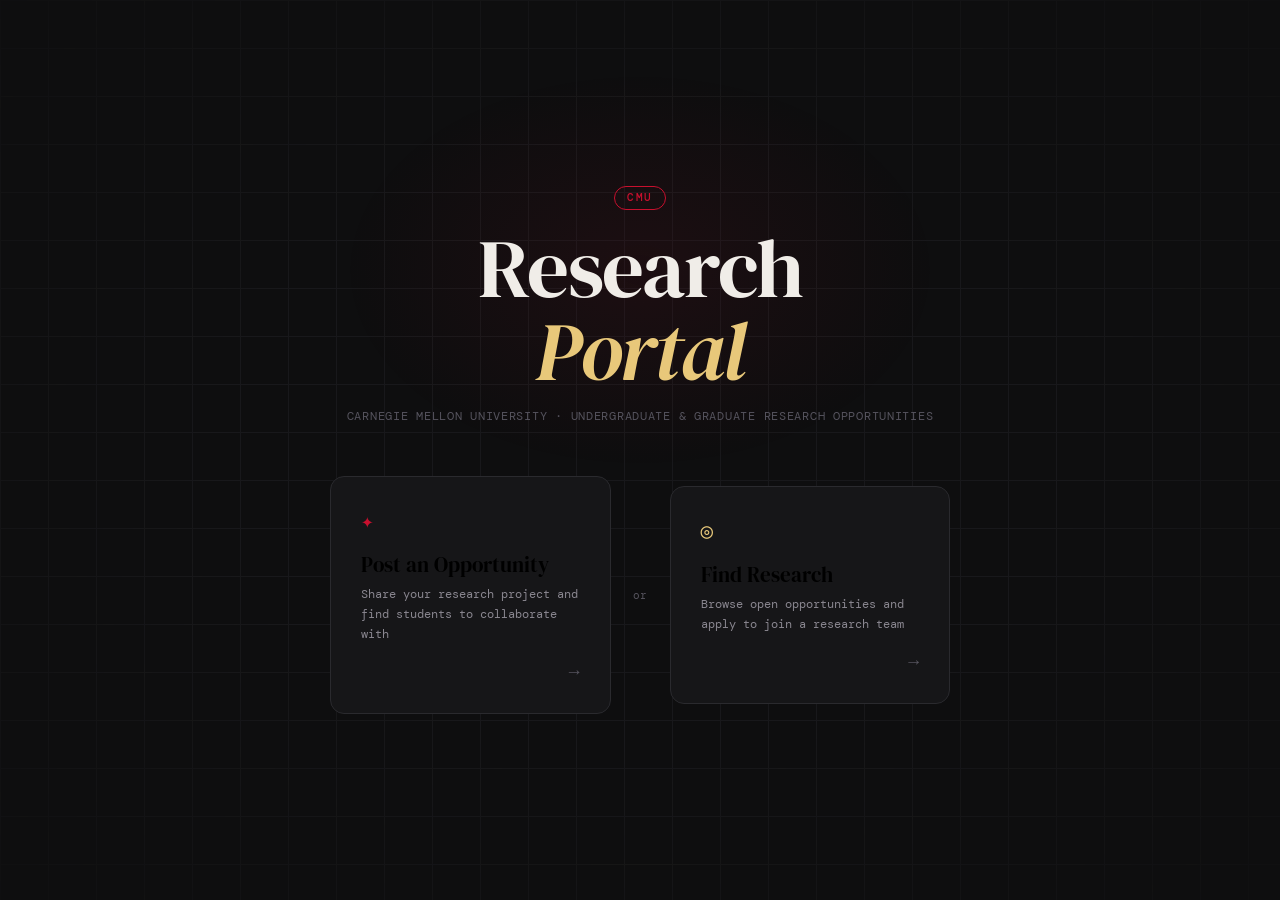
==== 67250_peopleproject_team1/index.html @ eccc73e3 "v1" ====
<!DOCTYPE html>
<html lang="en">
<head>
  <meta charset="UTF-8" />
  <meta name="viewport" content="width=device-width, initial-scale=1.0" />
  <title>CMU Research Portal</title>
  <link rel="stylesheet" href="style.css" />
  <link href="https://fonts.googleapis.com/css2?family=DM+Serif+Display:ital@0;1&family=DM+Mono:wght@300;400;500&display=swap" rel="stylesheet" />
</head>
<body class="landing-page">
  <div class="landing-bg">
    <div class="bg-grid"></div>
    <div class="bg-glow"></div>
  </div>

  <main class="landing-main">
    <header class="landing-header">
      <div class="cmu-badge">CMU</div>
      <h1 class="landing-title">Research<br/><em>Portal</em></h1>
      <p class="landing-sub">Carnegie Mellon University · Undergraduate & Graduate Research Opportunities</p>
    </header>

    <div class="landing-cards">
      <button class="landing-card card-post" onclick="goTo('post')">
        <div class="card-icon">✦</div>
        <div class="card-content">
          <h2>Post an Opportunity</h2>
          <p>Share your research project and find students to collaborate with</p>
        </div>
        <div class="card-arrow">→</div>
      </button>

      <div class="landing-divider"><span>or</span></div>

      <button class="landing-card card-find" onclick="goTo('find')">
        <div class="card-icon">◎</div>
        <div class="card-content">
          <h2>Find Research</h2>
          <p>Browse open opportunities and apply to join a research team</p>
        </div>
        <div class="card-arrow">→</div>
      </button>
    </div>
  </main>

  <script>
    function goTo(view) {
      sessionStorage.setItem('view', view);
      window.location.href = view === 'post' ? 'post.html' : 'find.html';
    }
  </script>
</body>
</html>
---- 67250_peopleproject_team1/style.css ----
/* ─── Variables ─────────────────────────────────────────── */
:root {
  --bg: #0e0e0f;
  --surface: #161618;
  --surface2: #1e1e21;
  --border: #2a2a2e;
  --border-light: #353539;
  --text: #f0ede8;
  --text-muted: #8a8790;
  --text-dim: #55535d;
  --accent: #c8102e;        /* CMU red */
  --accent-soft: #e8394d;
  --accent-glow: rgba(200, 16, 46, 0.15);
  --gold: #e8c87a;
  --gold-dim: rgba(232, 200, 122, 0.12);
  --success: #4caf7d;
  --font-display: 'DM Serif Display', Georgia, serif;
  --font-mono: 'DM Mono', 'Courier New', monospace;
  --radius: 8px;
  --radius-lg: 14px;
  --shadow: 0 4px 24px rgba(0,0,0,0.5);
  --shadow-lg: 0 8px 48px rgba(0,0,0,0.7);
  --nav-h: 56px;
}

/* ─── Reset ──────────────────────────────────────────────── */
*, *::before, *::after { box-sizing: border-box; margin: 0; padding: 0; }
html { font-size: 15px; }
body {
  font-family: var(--font-mono);
  background: var(--bg);
  color: var(--text);
  min-height: 100vh;
  -webkit-font-smoothing: antialiased;
}
a { color: inherit; text-decoration: none; }
button { cursor: pointer; font-family: var(--font-mono); }
input, textarea, select {
  font-family: var(--font-mono);
  font-size: 0.9rem;
}

/* ─── Navigation ─────────────────────────────────────────── */
.topnav {
  position: fixed;
  top: 0; left: 0; right: 0;
  height: var(--nav-h);
  background: rgba(14,14,15,0.92);
  backdrop-filter: blur(12px);
  border-bottom: 1px solid var(--border);
  display: flex;
  align-items: center;
  justify-content: space-between;
  padding: 0 2rem;
  z-index: 100;
}

.nav-logo {
  font-family: var(--font-display);
  font-size: 1.1rem;
  color: var(--text);
  letter-spacing: 0.01em;
}

.nav-switch {
  font-size: 0.8rem;
  color: var(--text-muted);
  font-family: var(--font-mono);
  letter-spacing: 0.04em;
  text-transform: uppercase;
  transition: color 0.2s;
  padding: 0.5rem 1rem;
  border: 1px solid var(--border);
  border-radius: var(--radius);
}
.nav-switch:hover {
  color: var(--text);
  border-color: var(--border-light);
  background: var(--surface);
}

/* ─── Landing page ───────────────────────────────────────── */
.landing-page {
  display: flex;
  align-items: center;
  justify-content: center;
  min-height: 100vh;
  overflow: hidden;
}

.landing-bg {
  position: fixed;
  inset: 0;
  pointer-events: none;
  z-index: 0;
}

.bg-grid {
  position: absolute;
  inset: 0;
  background-image:
    linear-gradient(var(--border) 1px, transparent 1px),
    linear-gradient(90deg, var(--border) 1px, transparent 1px);
  background-size: 48px 48px;
  opacity: 0.4;
  mask-image: radial-gradient(ellipse 80% 80% at 50% 50%, black 40%, transparent 100%);
}

.bg-glow {
  position: absolute;
  top: 30%;
  left: 50%;
  transform: translate(-50%, -50%);
  width: 600px;
  height: 400px;
  background: radial-gradient(ellipse, rgba(200,16,46,0.08) 0%, transparent 70%);
  pointer-events: none;
}

.landing-main {
  position: relative;
  z-index: 1;
  display: flex;
  flex-direction: column;
  align-items: center;
  gap: 3.5rem;
  padding: 2rem;
  width: 100%;
  max-width: 680px;
}

.landing-header {
  text-align: center;
}

.cmu-badge {
  display: inline-block;
  font-family: var(--font-mono);
  font-size: 0.7rem;
  font-weight: 500;
  letter-spacing: 0.18em;
  text-transform: uppercase;
  color: var(--accent);
  border: 1px solid var(--accent);
  padding: 0.3rem 0.8rem;
  border-radius: 100px;
  margin-bottom: 1.2rem;
}

.landing-title {
  font-family: var(--font-display);
  font-size: clamp(3rem, 8vw, 5.5rem);
  line-height: 1;
  font-weight: 400;
  color: var(--text);
  letter-spacing: -0.02em;
}

.landing-title em {
  font-style: italic;
  color: var(--gold);
}

.landing-sub {
  margin-top: 1rem;
  font-size: 0.8rem;
  color: var(--text-dim);
  letter-spacing: 0.06em;
  text-transform: uppercase;
}

.landing-cards {
  display: flex;
  align-items: center;
  gap: 1.5rem;
  width: 100%;
}

.landing-divider {
  display: flex;
  align-items: center;
  color: var(--text-dim);
  font-size: 0.75rem;
  flex-shrink: 0;
}

.landing-card {
  flex: 1;
  display: flex;
  flex-direction: column;
  gap: 1rem;
  padding: 2rem;
  background: var(--surface);
  border: 1px solid var(--border);
  border-radius: var(--radius-lg);
  text-align: left;
  transition: all 0.25s ease;
  position: relative;
  overflow: hidden;
}

.landing-card::before {
  content: '';
  position: absolute;
  inset: 0;
  opacity: 0;
  transition: opacity 0.25s;
  border-radius: var(--radius-lg);
}

.card-post::before {
  background: linear-gradient(135deg, rgba(200,16,46,0.06) 0%, transparent 60%);
}

.card-find::before {
  background: linear-gradient(135deg, rgba(232,200,122,0.06) 0%, transparent 60%);
}

.landing-card:hover {
  border-color: var(--border-light);
  transform: translateY(-3px);
  box-shadow: var(--shadow);
}

.landing-card:hover::before {
  opacity: 1;
}

.card-post:hover { border-color: var(--accent); }
.card-find:hover { border-color: var(--gold); }

.card-icon {
  font-size: 1.4rem;
}

.card-post .card-icon { color: var(--accent); }
.card-find .card-icon { color: var(--gold); }

.card-content h2 {
  font-family: var(--font-display);
  font-size: 1.4rem;
  font-weight: 400;
  margin-bottom: 0.4rem;
}

.card-content p {
  font-size: 0.82rem;
  color: var(--text-muted);
  line-height: 1.6;
}

.card-arrow {
  font-size: 1.2rem;
  color: var(--text-dim);
  align-self: flex-end;
  transition: transform 0.2s;
}

.landing-card:hover .card-arrow {
  transform: translateX(4px);
}

/* ─── Post page ──────────────────────────────────────────── */
.post-page {
  background: var(--bg);
}

.post-main {
  padding-top: calc(var(--nav-h) + 3rem);
  padding-bottom: 4rem;
  min-height: 100vh;
}

.post-container {
  max-width: 660px;
  margin: 0 auto;
  padding: 0 2rem;
}

.post-step {
  display: none;
  animation: fadeUp 0.3s ease;
}

.post-step.active {
  display: block;
}

@keyframes fadeUp {
  from { opacity: 0; transform: translateY(14px); }
  to   { opacity: 1; transform: translateY(0); }
}

.step-header {
  margin-bottom: 2.5rem;
}

.step-num {
  display: inline-block;
  font-size: 0.7rem;
  font-weight: 500;
  letter-spacing: 0.12em;
  color: var(--accent);
  font-family: var(--font-mono);
  margin-bottom: 0.6rem;
}

.step-header h2 {
  font-family: var(--font-display);
  font-size: 2rem;
  font-weight: 400;
  margin-bottom: 0.5rem;
}

.step-header p {
  font-size: 0.85rem;
  color: var(--text-muted);
  line-height: 1.6;
}

/* ─── Form elements ──────────────────────────────────────── */
.form-grid {
  display: grid;
  grid-template-columns: 1fr 1fr;
  gap: 1.2rem;
}

.form-group {
  display: flex;
  flex-direction: column;
  gap: 0.45rem;
}

.form-group.full {
  grid-column: 1 / -1;
}

.form-group label {
  font-size: 0.78rem;
  font-weight: 500;
  letter-spacing: 0.06em;
  text-transform: uppercase;
  color: var(--text-muted);
}

.char-limit {
  font-weight: 300;
  text-transform: none;
  letter-spacing: 0;
  color: var(--text-dim);
}

input[type="text"],
input[type="email"],
input[type="number"],
input[type="date"],
input[type="file"],
textarea,
select {
  background: var(--surface);
  border: 1px solid var(--border);
  border-radius: var(--radius);
  padding: 0.7rem 0.9rem;
  color: var(--text);
  font-size: 0.9rem;
  transition: border-color 0.2s, box-shadow 0.2s;
  width: 100%;
  outline: none;
}

input:focus, textarea:focus, select:focus {
  border-color: var(--accent);
  box-shadow: 0 0 0 3px var(--accent-glow);
}

input[type="file"] {
  padding: 0.6rem 0.9rem;
  cursor: pointer;
}

input[type="file"]::file-selector-button {
  background: var(--surface2);
  border: 1px solid var(--border-light);
  border-radius: 4px;
  color: var(--text-muted);
  font-family: var(--font-mono);
  font-size: 0.8rem;
  padding: 0.3rem 0.8rem;
  cursor: pointer;
  margin-right: 0.8rem;
  transition: background 0.2s;
}

input[type="file"]::file-selector-button:hover {
  background: var(--border);
}

select {
  appearance: none;
  background-image: url("data:image/svg+xml,%3Csvg xmlns='http://www.w3.org/2000/svg' width='12' height='8' viewBox='0 0 12 8'%3E%3Cpath d='M1 1l5 5 5-5' stroke='%238a8790' stroke-width='1.5' fill='none' stroke-linecap='round'/%3E%3C/svg%3E");
  background-repeat: no-repeat;
  background-position: right 0.9rem center;
  padding-right: 2.5rem;
}

select option {
  background: var(--surface2);
}

textarea {
  resize: vertical;
  min-height: 120px;
  line-height: 1.6;
}

.char-counter {
  font-size: 0.75rem;
  color: var(--text-dim);
  text-align: right;
  font-family: var(--font-mono);
}

.char-counter.over-limit {
  color: var(--accent-soft);
}

.field-error {
  font-size: 0.78rem;
  color: var(--accent-soft);
  min-height: 1em;
}

/* Checkboxes */
.checkbox-group {
  display: flex;
  flex-wrap: wrap;
  gap: 0.6rem;
  padding-top: 0.2rem;
}

.checkbox-item {
  display: flex;
  align-items: center;
  gap: 0.4rem;
  font-size: 0.85rem;
  color: var(--text-muted);
  cursor: pointer;
  padding: 0.4rem 0.8rem;
  border: 1px solid var(--border);
  border-radius: 100px;
  transition: all 0.15s;
  user-select: none;
}

.checkbox-item:has(input:checked) {
  border-color: var(--accent);
  background: var(--accent-glow);
  color: var(--text);
}

.checkbox-item input[type="checkbox"] {
  width: auto;
  display: none;
}

.checkbox-group.small .checkbox-item {
  font-size: 0.8rem;
  padding: 0.3rem 0.65rem;
}

/* Buttons */
.btn-primary {
  background: var(--accent);
  color: #fff;
  border: none;
  border-radius: var(--radius);
  padding: 0.75rem 1.8rem;
  font-size: 0.85rem;
  font-weight: 500;
  letter-spacing: 0.05em;
  transition: background 0.2s, transform 0.15s;
}

.btn-primary:hover {
  background: var(--accent-soft);
  transform: translateY(-1px);
}

.btn-primary:active {
  transform: translateY(0);
}

.btn-primary.small {
  padding: 0.55rem 1.2rem;
  font-size: 0.8rem;
}

.btn-primary:disabled {
  opacity: 0.5;
  cursor: not-allowed;
  transform: none;
}

.btn-ghost {
  background: transparent;
  color: var(--text-muted);
  border: 1px solid var(--border);
  border-radius: var(--radius);
  padding: 0.75rem 1.8rem;
  font-size: 0.85rem;
  transition: all 0.2s;
}

.btn-ghost:hover {
  color: var(--text);
  border-color: var(--border-light);
  background: var(--surface);
}

.btn-ghost.small {
  padding: 0.4rem 1rem;
  font-size: 0.78rem;
}

.form-actions {
  margin-top: 2rem;
  display: flex;
  gap: 1rem;
  align-items: center;
}

/* Success screen */
.success-screen {
  display: flex;
  flex-direction: column;
  align-items: center;
  text-align: center;
  padding: 3rem 0;
  gap: 1.2rem;
}

.success-icon {
  font-size: 2.5rem;
  color: var(--success);
}

.success-screen h2 {
  font-family: var(--font-display);
  font-size: 2.2rem;
  font-weight: 400;
}

.success-screen p {
  font-size: 0.9rem;
  color: var(--text-muted);
  line-height: 1.6;
  max-width: 380px;
}

/* ─── Find page layout ───────────────────────────────────── */
.find-page {
  background: var(--bg);
}

.find-layout {
  display: grid;
  grid-template-columns: 320px 1fr;
  height: 100vh;
  padding-top: var(--nav-h);
}

/* ─── Listings panel ─────────────────────────────────────── */
.listings-panel {
  border-right: 1px solid var(--border);
  display: flex;
  flex-direction: column;
  overflow: hidden;
  background: var(--surface);
}

.listings-top {
  display: flex;
  align-items: center;
  justify-content: space-between;
  padding: 1.2rem 1.2rem 0.8rem;
  border-bottom: 1px solid var(--border);
  flex-shrink: 0;
}

.listings-title {
  font-family: var(--font-display);
  font-size: 1.3rem;
  font-weight: 400;
}

.filter-toggle {
  background: var(--surface2);
  border: 1px solid var(--border);
  border-radius: var(--radius);
  color: var(--text-muted);
  font-size: 0.78rem;
  padding: 0.4rem 0.8rem;
  font-family: var(--font-mono);
  transition: all 0.2s;
}

.filter-toggle:hover {
  color: var(--text);
  border-color: var(--border-light);
}

/* Filter drawer */
.filter-drawer {
  max-height: 0;
  overflow: hidden;
  transition: max-height 0.3s ease;
  background: var(--bg);
  border-bottom: 0 solid var(--border);
}

.filter-drawer.open {
  max-height: 400px;
  border-bottom-width: 1px;
}

.filter-section {
  padding: 0.8rem 1.2rem 0;
}

.filter-section:last-of-type {
  padding-bottom: 0;
}

.filter-label {
  display: block;
  font-size: 0.72rem;
  font-weight: 500;
  letter-spacing: 0.08em;
  text-transform: uppercase;
  color: var(--text-dim);
  margin-bottom: 0.4rem;
}

.filter-drawer .btn-ghost {
  margin: 0.8rem 1.2rem 1rem;
  display: block;
  width: calc(100% - 2.4rem);
  text-align: center;
}

.filter-drawer input,
.filter-drawer select {
  font-size: 0.82rem;
  padding: 0.55rem 0.8rem;
}

/* Listings list */
.listings-list {
  overflow-y: auto;
  flex: 1;
  padding: 0.8rem;
}

.listings-list::-webkit-scrollbar { width: 4px; }
.listings-list::-webkit-scrollbar-track { background: transparent; }
.listings-list::-webkit-scrollbar-thumb { background: var(--border); border-radius: 2px; }

.loading-msg {
  text-align: center;
  padding: 2rem;
  color: var(--text-dim);
  font-size: 0.82rem;
}

.listing-card {
  padding: 1rem;
  border-radius: var(--radius);
  border: 1px solid transparent;
  cursor: pointer;
  transition: all 0.15s;
  margin-bottom: 0.4rem;
}

.listing-card:hover {
  background: var(--surface2);
  border-color: var(--border);
}

.listing-card.active {
  background: var(--surface2);
  border-color: var(--accent);
}

.listing-card-top {
  display: flex;
  justify-content: space-between;
  align-items: center;
  margin-bottom: 0.5rem;
}

.listing-category {
  font-size: 0.7rem;
  font-weight: 500;
  letter-spacing: 0.06em;
  text-transform: uppercase;
  color: var(--accent);
  background: var(--accent-glow);
  padding: 0.2rem 0.6rem;
  border-radius: 100px;
}

.listing-date {
  font-size: 0.7rem;
  color: var(--text-dim);
}

.listing-title {
  font-family: var(--font-display);
  font-size: 1rem;
  font-weight: 400;
  margin-bottom: 0.25rem;
  color: var(--text);
}

.listing-dept {
  font-size: 0.78rem;
  color: var(--text-muted);
}

/* ─── Detail panel ───────────────────────────────────────── */
.detail-panel {
  overflow-y: auto;
  padding: 2rem 2.5rem;
  display: flex;
  flex-direction: column;
}

.detail-panel::-webkit-scrollbar { width: 4px; }
.detail-panel::-webkit-scrollbar-track { background: transparent; }
.detail-panel::-webkit-scrollbar-thumb { background: var(--border); border-radius: 2px; }

.detail-empty {
  display: flex;
  flex-direction: column;
  align-items: center;
  justify-content: center;
  flex: 1;
  gap: 1rem;
  color: var(--text-dim);
  font-size: 0.85rem;
  height: 100%;
}

.detail-empty-icon {
  font-size: 2rem;
}

.detail-header {
  margin-bottom: 2rem;
  padding-bottom: 2rem;
  border-bottom: 1px solid var(--border);
  position: relative;
}

.detail-meta-top {
  display: flex;
  align-items: center;
  gap: 0.8rem;
  margin-bottom: 0.8rem;
}

.detail-category {
  font-size: 0.72rem;
  font-weight: 500;
  letter-spacing: 0.07em;
  text-transform: uppercase;
  color: var(--accent);
  background: var(--accent-glow);
  padding: 0.25rem 0.7rem;
  border-radius: 100px;
}

.detail-date {
  font-size: 0.75rem;
  color: var(--text-dim);
}

.detail-title {
  font-family: var(--font-display);
  font-size: 2rem;
  font-weight: 400;
  margin-bottom: 0.5rem;
}

.detail-sub {
  font-size: 0.85rem;
  color: var(--text-muted);
}

.btn-edit {
  position: absolute;
  top: 0;
  right: 0;
  background: var(--surface2);
  border: 1px solid var(--border);
  border-radius: var(--radius);
  color: var(--text-muted);
  font-size: 0.78rem;
  padding: 0.4rem 0.9rem;
  font-family: var(--font-mono);
  transition: all 0.2s;
}

.btn-edit:hover {
  color: var(--text);
  border-color: var(--border-light);
  background: var(--border);
}

.detail-body {
  display: flex;
  flex-direction: column;
  gap: 1.5rem;
  margin-bottom: 2rem;
}

.detail-section h4 {
  font-size: 0.72rem;
  font-weight: 500;
  letter-spacing: 0.09em;
  text-transform: uppercase;
  color: var(--text-dim);
  margin-bottom: 0.5rem;
}

.detail-section p {
  font-size: 0.9rem;
  color: var(--text-muted);
  line-height: 1.7;
}

.detail-grid {
  display: grid;
  grid-template-columns: 1fr 1fr;
  gap: 1.5rem;
}

.detail-divider {
  height: 1px;
  background: var(--border);
  margin-bottom: 2rem;
}

/* Apply section */
.apply-section h3 {
  font-family: var(--font-display);
  font-size: 1.4rem;
  font-weight: 400;
  margin-bottom: 1.5rem;
}

.verify-inline {
  margin: 1.2rem 0;
  padding: 1.2rem;
  background: var(--surface);
  border: 1px solid var(--border);
  border-radius: var(--radius);
}

.verify-inline p {
  font-size: 0.85rem;
  color: var(--text-muted);
  margin-bottom: 0.8rem;
}

.verify-inline-row {
  display: flex;
  gap: 0.8rem;
  align-items: center;
}

.verify-inline-row input {
  max-width: 160px;
}

.already-applied-notice {
  display: flex;
  align-items: center;
  gap: 0.6rem;
  padding: 1rem 1.2rem;
  background: rgba(76, 175, 125, 0.08);
  border: 1px solid rgba(76, 175, 125, 0.3);
  border-radius: var(--radius);
  color: var(--success);
  font-size: 0.85rem;
  margin-top: 1rem;
}

.closed-notice {
  padding: 1rem 1.2rem;
  background: var(--surface);
  border: 1px solid var(--border);
  border-radius: var(--radius);
  color: var(--text-muted);
  font-size: 0.85rem;
  margin-top: 1rem;
}

/* Apply success */
.apply-success-screen {
  display: flex;
  flex-direction: column;
  align-items: center;
  justify-content: center;
  text-align: center;
  flex: 1;
  gap: 1.2rem;
  padding: 3rem;
  height: 100%;
}

.apply-success-screen .success-icon {
  font-size: 2.5rem;
  color: var(--success);
}

.apply-success-screen h3 {
  font-family: var(--font-display);
  font-size: 2rem;
  font-weight: 400;
}

.apply-success-screen p {
  font-size: 0.9rem;
  color: var(--text-muted);
  line-height: 1.6;
}

/* ─── Modals ─────────────────────────────────────────────── */
.modal-overlay {
  position: fixed;
  inset: 0;
  background: rgba(0,0,0,0.7);
  backdrop-filter: blur(4px);
  display: flex;
  align-items: center;
  justify-content: center;
  z-index: 200;
  padding: 1rem;
}

.modal {
  background: var(--surface);
  border: 1px solid var(--border-light);
  border-radius: var(--radius-lg);
  padding: 2rem;
  width: 100%;
  max-width: 460px;
  position: relative;
  box-shadow: var(--shadow-lg);
  animation: fadeUp 0.2s ease;
}

.modal-wide {
  max-width: 680px;
  max-height: 85vh;
  overflow-y: auto;
}

.modal-wide::-webkit-scrollbar { width: 4px; }
.modal-wide::-webkit-scrollbar-thumb { background: var(--border); border-radius: 2px; }

.modal-close {
  position: absolute;
  top: 1rem;
  right: 1rem;
  background: var(--surface2);
  border: 1px solid var(--border);
  border-radius: 50%;
  color: var(--text-muted);
  width: 28px;
  height: 28px;
  font-size: 0.8rem;
  display: flex;
  align-items: center;
  justify-content: center;
  transition: all 0.15s;
}

.modal-close:hover {
  color: var(--text);
  background: var(--border);
}

.modal h3 {
  font-family: var(--font-display);
  font-size: 1.4rem;
  font-weight: 400;
  margin-bottom: 0.5rem;
}

.modal p {
  font-size: 0.85rem;
  color: var(--text-muted);
  margin-bottom: 1.5rem;
  line-height: 1.6;
}

.modal .form-group {
  margin-bottom: 1rem;
}

.modal .btn-primary,
.modal .btn-ghost {
  width: 100%;
  text-align: center;
  margin-top: 0.5rem;
}

/* ─── Scrollbar global ───────────────────────────────────── */
::-webkit-scrollbar { width: 6px; }
::-webkit-scrollbar-track { background: transparent; }
::-webkit-scrollbar-thumb { background: var(--border); border-radius: 3px; }
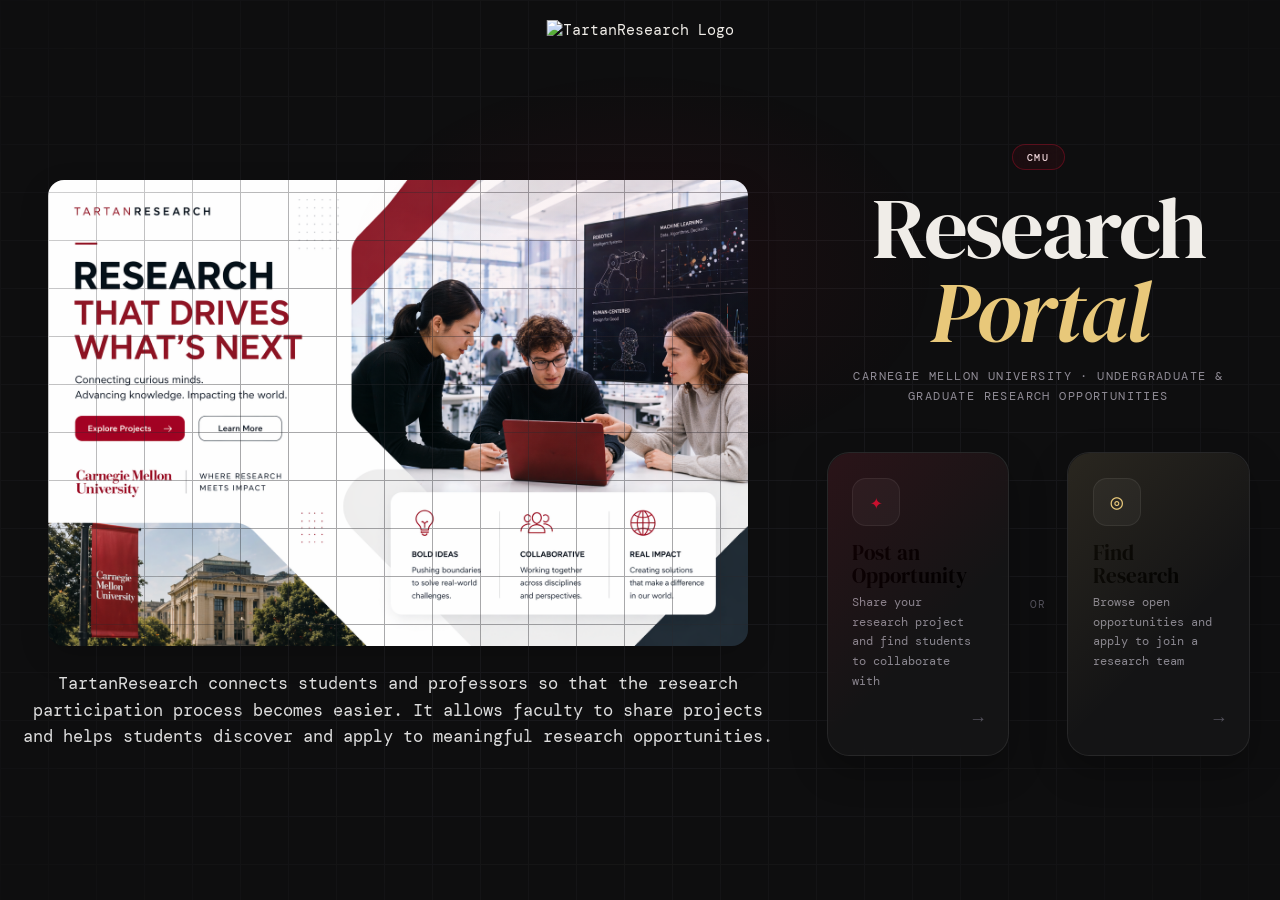
==== commit 23ba1a06: "UI changes" ====
--- a/67250_peopleproject_team1/index.html
+++ b/67250_peopleproject_team1/index.html
@@ -12,6 +12,18 @@
     <div class="bg-grid"></div>
     <div class="bg-glow"></div>
   </div>
+ 
+  <div class="landing-logo">
+    <img src="static/logo.png" alt="TartanResearch Logo" />
+  </div>
+  
+  <section class="landing-intro">
+    <img src="static/visual.png" alt="Research collaboration" class="intro-image" />
+    <p class="intro-text">
+      TartanResearch connects students and professors so that the research participation process becomes easier. 
+      It allows faculty to share projects and helps students discover and apply to meaningful research opportunities.
+    </p>
+  </section>
 
   <main class="landing-main">
     <header class="landing-header">
--- a/67250_peopleproject_team1/style.css
+++ b/67250_peopleproject_team1/style.css
@@ -169,19 +169,81 @@
   text-transform: uppercase;
 }
 
+.landing-main {
+  position: relative;
+  z-index: 1;
+  display: flex;
+  flex-direction: column;
+  align-items: center;
+  gap: 3rem;
+  padding: 2rem;
+  width: 100%;
+  max-width: 760px;
+}
+
+.landing-header {
+  text-align: center;
+  max-width: 680px;
+}
+
+.cmu-badge {
+  display: inline-flex;
+  align-items: center;
+  justify-content: center;
+  font-family: var(--font-mono);
+  font-size: 0.68rem;
+  font-weight: 500;
+  letter-spacing: 0.18em;
+  text-transform: uppercase;
+  color: #f2d8dd;
+  border: 1px solid rgba(200, 16, 46, 0.35);
+  background: rgba(200, 16, 46, 0.08);
+  padding: 0.38rem 0.9rem;
+  border-radius: 999px;
+  margin-bottom: 1.1rem;
+  backdrop-filter: blur(10px);
+}
+
+.landing-title {
+  font-family: var(--font-display);
+  font-size: clamp(3.2rem, 8vw, 5.8rem);
+  line-height: 0.95;
+  font-weight: 400;
+  color: var(--text);
+  letter-spacing: -0.03em;
+}
+
+.landing-title em {
+  font-style: italic;
+  color: var(--gold);
+}
+
+.landing-sub {
+  margin-top: 1rem;
+  font-size: 0.78rem;
+  color: #908c96;
+  letter-spacing: 0.12em;
+  text-transform: uppercase;
+  line-height: 1.7;
+}
+
 .landing-cards {
-  display: flex;
-  align-items: center;
-  gap: 1.5rem;
+  display: grid;
+  grid-template-columns: 1fr auto 1fr;
+  align-items: stretch;
+  gap: 1.2rem;
   width: 100%;
 }
 
 .landing-divider {
   display: flex;
   align-items: center;
+  justify-content: center;
   color: var(--text-dim);
-  font-size: 0.75rem;
-  flex-shrink: 0;
+  font-size: 0.72rem;
+  letter-spacing: 0.08em;
+  text-transform: uppercase;
+  padding: 0 0.2rem;
 }
 
 .landing-card {
@@ -189,43 +251,111 @@
   display: flex;
   flex-direction: column;
   gap: 1rem;
-  padding: 2rem;
-  background: var(--surface);
-  border: 1px solid var(--border);
-  border-radius: var(--radius-lg);
+  min-height: 220px;
+  padding: 1.65rem;
+  background: rgba(22, 22, 24, 0.82);
+  border: 1px solid rgba(255,255,255,0.08);
+  border-radius: 22px;
   text-align: left;
-  transition: all 0.25s ease;
+  transition: transform 0.28s ease, border-color 0.28s ease, box-shadow 0.28s ease;
   position: relative;
   overflow: hidden;
+  backdrop-filter: blur(14px);
+  box-shadow: 0 14px 36px rgba(0,0,0,0.28);
 }
 
 .landing-card::before {
   content: '';
   position: absolute;
   inset: 0;
-  opacity: 0;
-  transition: opacity 0.25s;
-  border-radius: var(--radius-lg);
+  opacity: 1;
+  transition: opacity 0.28s ease;
+  border-radius: 22px;
+  pointer-events: none;
 }
 
 .card-post::before {
-  background: linear-gradient(135deg, rgba(200,16,46,0.06) 0%, transparent 60%);
+  background: linear-gradient(135deg, rgba(200,16,46,0.12) 0%, transparent 60%);
 }
 
 .card-find::before {
-  background: linear-gradient(135deg, rgba(232,200,122,0.06) 0%, transparent 60%);
+  background: linear-gradient(135deg, rgba(232,200,122,0.10) 0%, transparent 60%);
 }
 
 .landing-card:hover {
-  border-color: var(--border-light);
-  transform: translateY(-3px);
-  box-shadow: var(--shadow);
-}
-
-.landing-card:hover::before {
-  opacity: 1;
-}
-
+  transform: translateY(-6px);
+  border-color: rgba(255,255,255,0.16);
+  box-shadow: 0 22px 44px rgba(0,0,0,0.34);
+}
+
+.card-post:hover {
+  border-color: rgba(200,16,46,0.45);
+}
+
+.card-find:hover {
+  border-color: rgba(232,200,122,0.4);
+}
+
+.card-icon {
+  width: 48px;
+  height: 48px;
+  display: grid;
+  place-items: center;
+  font-size: 1.2rem;
+  border-radius: 14px;
+  background: rgba(255,255,255,0.04);
+  border: 1px solid rgba(255,255,255,0.07);
+}
+
+.card-post .card-icon {
+  color: var(--accent);
+}
+
+.card-find .card-icon {
+  color: var(--gold);
+}
+
+.card-content h2 {
+  font-family: var(--font-display);
+  font-size: 1.55rem;
+  font-weight: 400;
+  margin-bottom: 0.45rem;
+  line-height: 1.1;
+}
+
+.card-content p {
+  font-size: 0.86rem;
+  color: #aaa6af;
+  line-height: 1.7;
+  max-width: 28ch;
+}
+
+.card-arrow {
+  font-size: 1.15rem;
+  color: #78747d;
+  align-self: flex-end;
+  margin-top: auto;
+  transition: transform 0.24s ease, color 0.24s ease;
+}
+
+.landing-card:hover .card-arrow {
+  transform: translateX(5px);
+  color: var(--text);
+}
+
+@media (max-width: 768px) {
+  .landing-cards {
+    grid-template-columns: 1fr;
+  }
+
+  .landing-divider {
+    display: none;
+  }
+
+  .landing-title {
+    font-size: clamp(2.8rem, 12vw, 4.4rem);
+  }
+}
 .card-post:hover { border-color: var(--accent); }
 .card-find:hover { border-color: var(--gold); }
 
@@ -1020,4 +1150,41 @@
 /* ─── Scrollbar global ───────────────────────────────────── */
 ::-webkit-scrollbar { width: 6px; }
 ::-webkit-scrollbar-track { background: transparent; }
-::-webkit-scrollbar-thumb { background: var(--border); border-radius: 3px; }+::-webkit-scrollbar-thumb { background: var(--border); border-radius: 3px; }
+
+
+
+.landing-intro {
+  text-align: center;
+  padding: 40px 20px 10px;
+  max-width: 900px;
+  margin: 0 auto;
+}
+
+.intro-image {
+  width: 100%;
+  max-width: 700px;
+  border-radius: 16px;
+  margin-bottom: 20px;
+  box-shadow: 0 10px 30px rgba(0,0,0,0.15);
+}
+
+.intro-text {
+  font-size: 1.1rem;
+  color: #ddd;
+  line-height: 1.6;
+}
+
+
+
+.landing-logo {
+  position: absolute;
+  top: 20px;
+  left: 50%;
+  transform: translateX(-50%);
+  z-index: 10;
+}
+
+.landing-logo img {
+  width: 140px;
+}
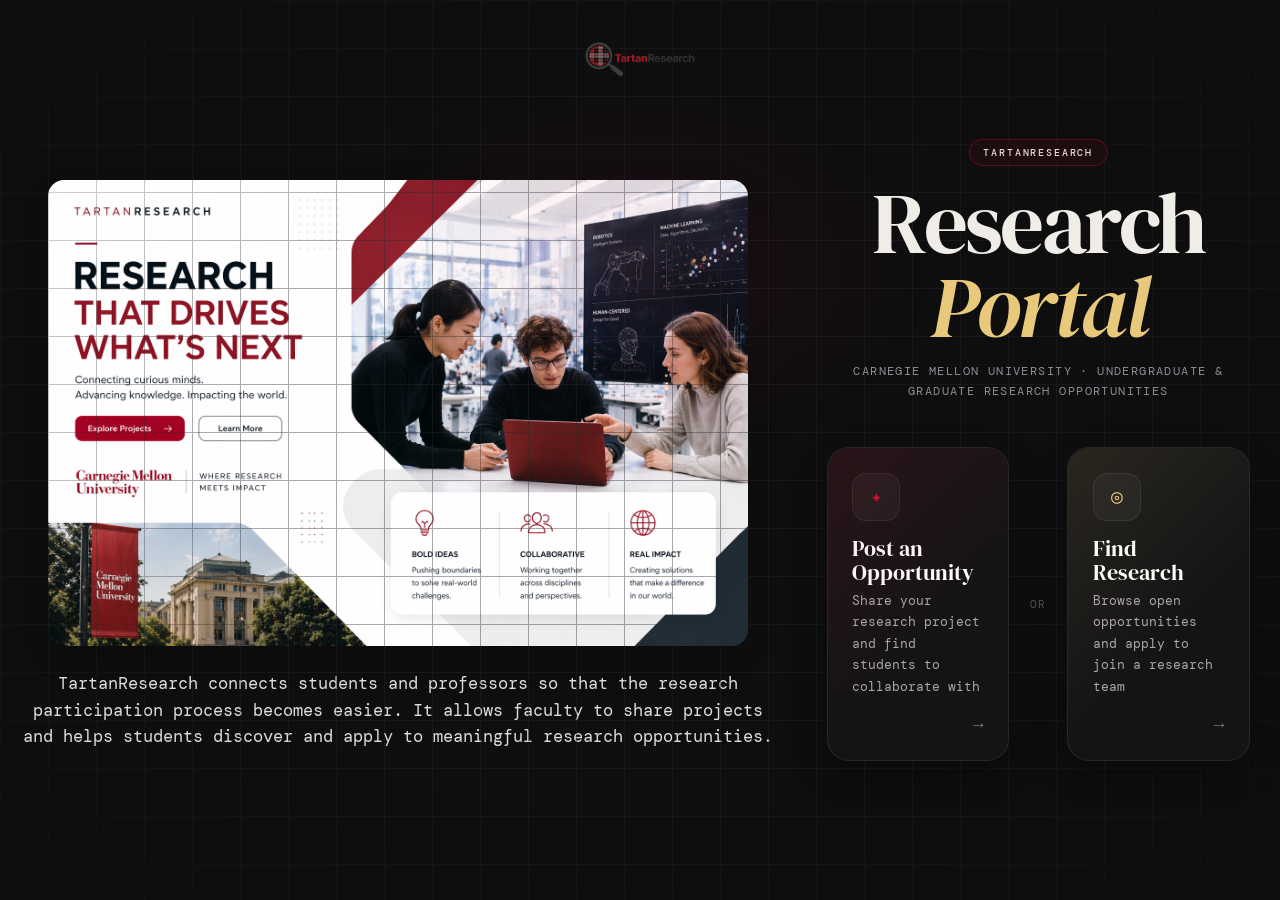
==== commit 874b7557: "Add files via upload" ====
--- a/67250_peopleproject_team1/index.html
+++ b/67250_peopleproject_team1/index.html
@@ -27,7 +27,7 @@
 
   <main class="landing-main">
     <header class="landing-header">
-      <div class="cmu-badge">CMU</div>
+      <div class="badge">TartanResearch</div>
       <h1 class="landing-title">Research<br/><em>Portal</em></h1>
       <p class="landing-sub">Carnegie Mellon University · Undergraduate & Graduate Research Opportunities</p>
     </header>
--- a/67250_peopleproject_team1/style.css
+++ b/67250_peopleproject_team1/style.css
@@ -88,6 +88,10 @@
   overflow: hidden;
 }
 
+h2 {
+  color: white;
+}
+
 .landing-bg {
   position: fixed;
   inset: 0;
@@ -117,36 +121,6 @@
   pointer-events: none;
 }
 
-.landing-main {
-  position: relative;
-  z-index: 1;
-  display: flex;
-  flex-direction: column;
-  align-items: center;
-  gap: 3.5rem;
-  padding: 2rem;
-  width: 100%;
-  max-width: 680px;
-}
-
-.landing-header {
-  text-align: center;
-}
-
-.cmu-badge {
-  display: inline-block;
-  font-family: var(--font-mono);
-  font-size: 0.7rem;
-  font-weight: 500;
-  letter-spacing: 0.18em;
-  text-transform: uppercase;
-  color: var(--accent);
-  border: 1px solid var(--accent);
-  padding: 0.3rem 0.8rem;
-  border-radius: 100px;
-  margin-bottom: 1.2rem;
-}
-
 .landing-title {
   font-family: var(--font-display);
   font-size: clamp(3rem, 8vw, 5.5rem);
@@ -186,7 +160,7 @@
   max-width: 680px;
 }
 
-.cmu-badge {
+.badge {
   display: inline-flex;
   align-items: center;
   justify-content: center;
@@ -301,7 +275,7 @@
   height: 48px;
   display: grid;
   place-items: center;
-  font-size: 1.2rem;
+  font-size: 1.3rem;
   border-radius: 14px;
   background: rgba(255,255,255,0.04);
   border: 1px solid rgba(255,255,255,0.07);
@@ -317,30 +291,17 @@
 
 .card-content h2 {
   font-family: var(--font-display);
-  font-size: 1.55rem;
+  font-size: 1.475rem;
   font-weight: 400;
-  margin-bottom: 0.45rem;
+  margin-bottom: 0.425rem;
   line-height: 1.1;
 }
 
 .card-content p {
-  font-size: 0.86rem;
+  font-size: 0.84rem;
   color: #aaa6af;
   line-height: 1.7;
   max-width: 28ch;
-}
-
-.card-arrow {
-  font-size: 1.15rem;
-  color: #78747d;
-  align-self: flex-end;
-  margin-top: auto;
-  transition: transform 0.24s ease, color 0.24s ease;
-}
-
-.landing-card:hover .card-arrow {
-  transform: translateX(5px);
-  color: var(--text);
 }
 
 @media (max-width: 768px) {
@@ -359,35 +320,20 @@
 .card-post:hover { border-color: var(--accent); }
 .card-find:hover { border-color: var(--gold); }
 
-.card-icon {
-  font-size: 1.4rem;
-}
-
 .card-post .card-icon { color: var(--accent); }
 .card-find .card-icon { color: var(--gold); }
 
-.card-content h2 {
-  font-family: var(--font-display);
-  font-size: 1.4rem;
-  font-weight: 400;
-  margin-bottom: 0.4rem;
-}
-
-.card-content p {
-  font-size: 0.82rem;
-  color: var(--text-muted);
-  line-height: 1.6;
-}
-
-.card-arrow {
-  font-size: 1.2rem;
-  color: var(--text-dim);
-  align-self: flex-end;
-  transition: transform 0.2s;
-}
-
 .landing-card:hover .card-arrow {
   transform: translateX(4px);
+  color: var(--text);
+}
+
+.card-arrow {
+  font-size: 1.175rem;
+  color: #78747d;
+  align-self: flex-end;
+  margin-top: auto;
+  transition: transform 0.22s ease, color 0.22s ease;
 }
 
 /* ─── Post page ──────────────────────────────────────────── */
@@ -899,6 +845,12 @@
   margin-bottom: 0.8rem;
 }
 
+.detail-contact {
+  font-size: 0.82rem;
+  color: var(--text-dim);
+  margin-top: 0.3rem;
+}
+
 .detail-category {
   font-size: 0.72rem;
   font-weight: 500;
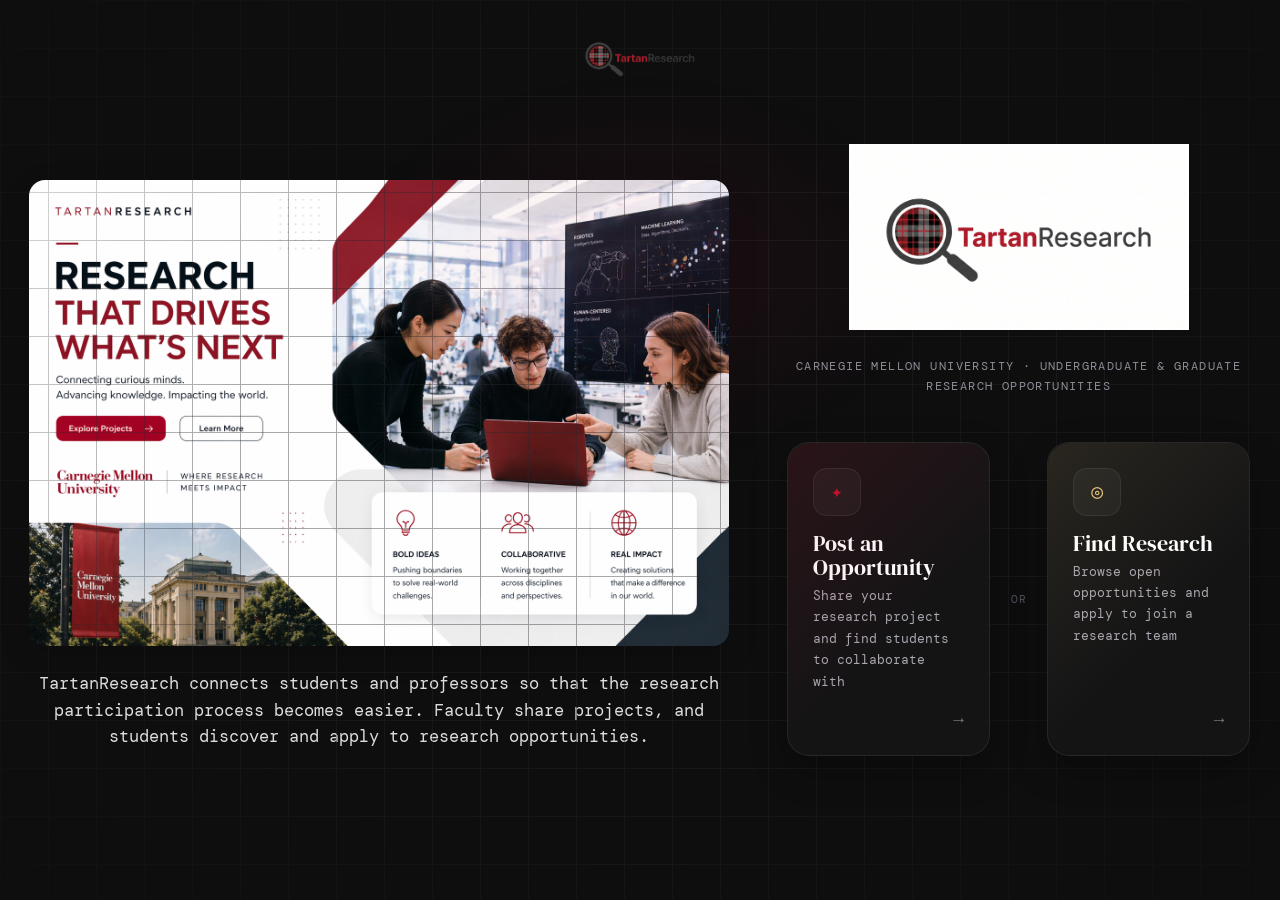
==== commit 682d0585: "Add files via upload" ====
--- a/67250_peopleproject_team1/index.html
+++ b/67250_peopleproject_team1/index.html
@@ -20,15 +20,14 @@
   <section class="landing-intro">
     <img src="static/visual.png" alt="Research collaboration" class="intro-image" />
     <p class="intro-text">
-      TartanResearch connects students and professors so that the research participation process becomes easier. 
-      It allows faculty to share projects and helps students discover and apply to meaningful research opportunities.
+      TartanResearch connects students and professors so that the research participation process becomes easier.
+      Faculty share projects, and students discover and apply to research opportunities.
     </p>
   </section>
 
   <main class="landing-main">
     <header class="landing-header">
-      <div class="badge">TartanResearch</div>
-      <h1 class="landing-title">Research<br/><em>Portal</em></h1>
+      <img src="static/Logo.png" alt="TartanResearch" class="landing-logo-main" />
       <p class="landing-sub">Carnegie Mellon University · Undergraduate & Graduate Research Opportunities</p>
     </header>
 
--- a/67250_peopleproject_team1/style.css
+++ b/67250_peopleproject_team1/style.css
@@ -845,6 +845,18 @@
   margin-bottom: 0.8rem;
 }
 
+.nav-logo-img {
+  width: 140px;
+  height: auto;
+  display: block;
+}
+
+.landing-logo-main {
+  width: 340px;
+  max-width: 90%;
+  margin-bottom: 0.5rem;
+}
+
 .detail-contact {
   font-size: 0.82rem;
   color: var(--text-dim);
@@ -1139,4 +1151,144 @@
 
 .landing-logo img {
   width: 140px;
+}
+
+@media (max-width: 1200px) {
+
+  .topnav { padding: 0 1rem; }
+  .nav-logo { flex-shrink: 0 !important; }
+
+  .nav-logo-img {
+    height: 50px !important;
+    width: auto !important;
+    max-width: 140px !important;
+  }
+
+  .nav-switch {
+    font-size: 0.7rem !important;
+    padding: 0.4rem 0.7rem !important;
+    letter-spacing: 0.02em !important;
+  }
+
+  .landing-page {
+    flex-direction: column !important;
+    align-items: flex-start !important;
+    overflow-y: auto !important;
+    padding-bottom: 2rem !important;
+  }
+
+  .landing-intro {
+    width: 100% !important;
+    max-width: 100% !important;
+    padding: 5rem 1rem 0 !important;
+  }
+
+  .intro-image {
+    max-width: 100% !important;
+    border-radius: 10px !important;
+  }
+
+  .intro-text { font-size: 0.9rem !important; }
+
+  .landing-main {
+    width: 100% !important;
+    max-width: 100% !important;
+    padding: 1rem !important;
+    gap: 2rem !important;
+  }
+
+  .landing-header { width: 100% !important; }
+
+  .landing-logo-main { width: 180px !important; }
+
+  .landing-sub { font-size: 0.65rem !important; }
+
+  .landing-cards {
+    grid-template-columns: 1fr !important;
+    gap: 0.8rem !important;
+  }
+
+  .landing-divider { display: none !important; }
+
+  .landing-card {
+    min-height: 160px !important;
+    padding: 1.3rem !important;
+    border-radius: 16px !important;
+  }
+
+  .post-main {
+    padding-top: calc(var(--nav-h) + 1.5rem) !important;
+    padding-bottom: 3rem !important;
+  }
+
+  .post-container { padding: 0 1rem !important; }
+
+  .step-header h2 { font-size: 1.6rem !important; }
+
+  .form-grid { grid-template-columns: 1fr !important; }
+
+  .form-group.full { grid-column: 1 !important; }
+
+  .form-actions {
+    flex-direction: column !important;
+    align-items: stretch !important;
+  }
+
+  .btn-primary,
+  .btn-ghost {
+    width: 100% !important;
+    text-align: center !important;
+  }
+
+  .find-layout {
+    grid-template-columns: 1fr !important;
+    grid-template-rows: auto 1fr !important;
+    height: auto !important;
+    min-height: 100vh !important;
+  }
+
+  .listings-panel {
+    border-right: none !important;
+    border-bottom: 1px solid var(--border) !important;
+    max-height: 42vh !important;
+  }
+
+  .detail-panel {
+    padding: 1.2rem 1rem !important;
+    height: auto !important;
+    min-height: 60vh !important;
+  }
+
+  .detail-title { font-size: 1.5rem !important; }
+
+  .detail-grid {
+    grid-template-columns: 1fr !important;
+    gap: 1rem !important;
+  }
+
+  .btn-edit {
+    position: static !important;
+    display: inline-block !important;
+    margin-top: 0.8rem !important;
+  }
+
+  .verify-inline-row {
+    flex-direction: column !important;
+    align-items: stretch !important;
+  }
+
+  .verify-inline-row input {
+    max-width: 100% !important;
+  }
+
+  .verify-inline-row .btn-primary {
+    width: 100% !important;
+  }
+
+  .modal {
+    padding: 1.5rem 1.2rem !important;
+    border-radius: var(--radius) !important;
+  }
+
+  .modal-wide { max-height: 92vh !important; }
 }
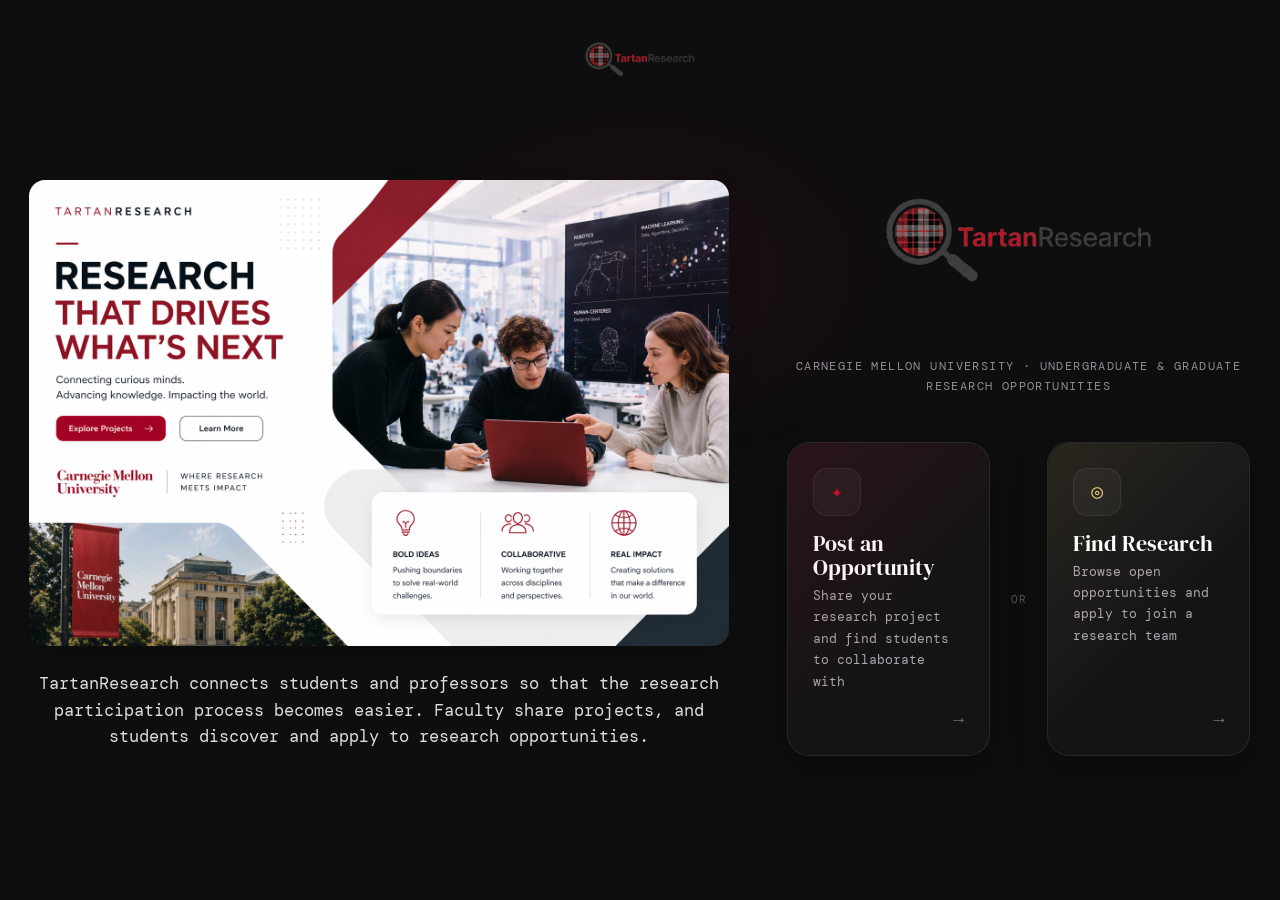
==== commit 3e9c62ba: "Add files via upload" ====
--- a/67250_peopleproject_team1/index.html
+++ b/67250_peopleproject_team1/index.html
@@ -27,7 +27,7 @@
 
   <main class="landing-main">
     <header class="landing-header">
-      <img src="static/Logo.png" alt="TartanResearch" class="landing-logo-main" />
+      <img src="static/logo.png" alt="TartanResearch" class="landing-logo-main" />
       <p class="landing-sub">Carnegie Mellon University · Undergraduate & Graduate Research Opportunities</p>
     </header>
 
--- a/67250_peopleproject_team1/style.css
+++ b/67250_peopleproject_team1/style.css
@@ -100,14 +100,15 @@
 }
 
 .bg-grid {
-  position: absolute;
+  background: none;
+  /* position: absolute;
   inset: 0;
   background-image:
     linear-gradient(var(--border) 1px, transparent 1px),
     linear-gradient(90deg, var(--border) 1px, transparent 1px);
   background-size: 48px 48px;
   opacity: 0.4;
-  mask-image: radial-gradient(ellipse 80% 80% at 50% 50%, black 40%, transparent 100%);
+  mask-image: radial-gradient(ellipse 80% 80% at 50% 50%, black 40%, transparent 100%); */
 }
 
 .bg-glow {
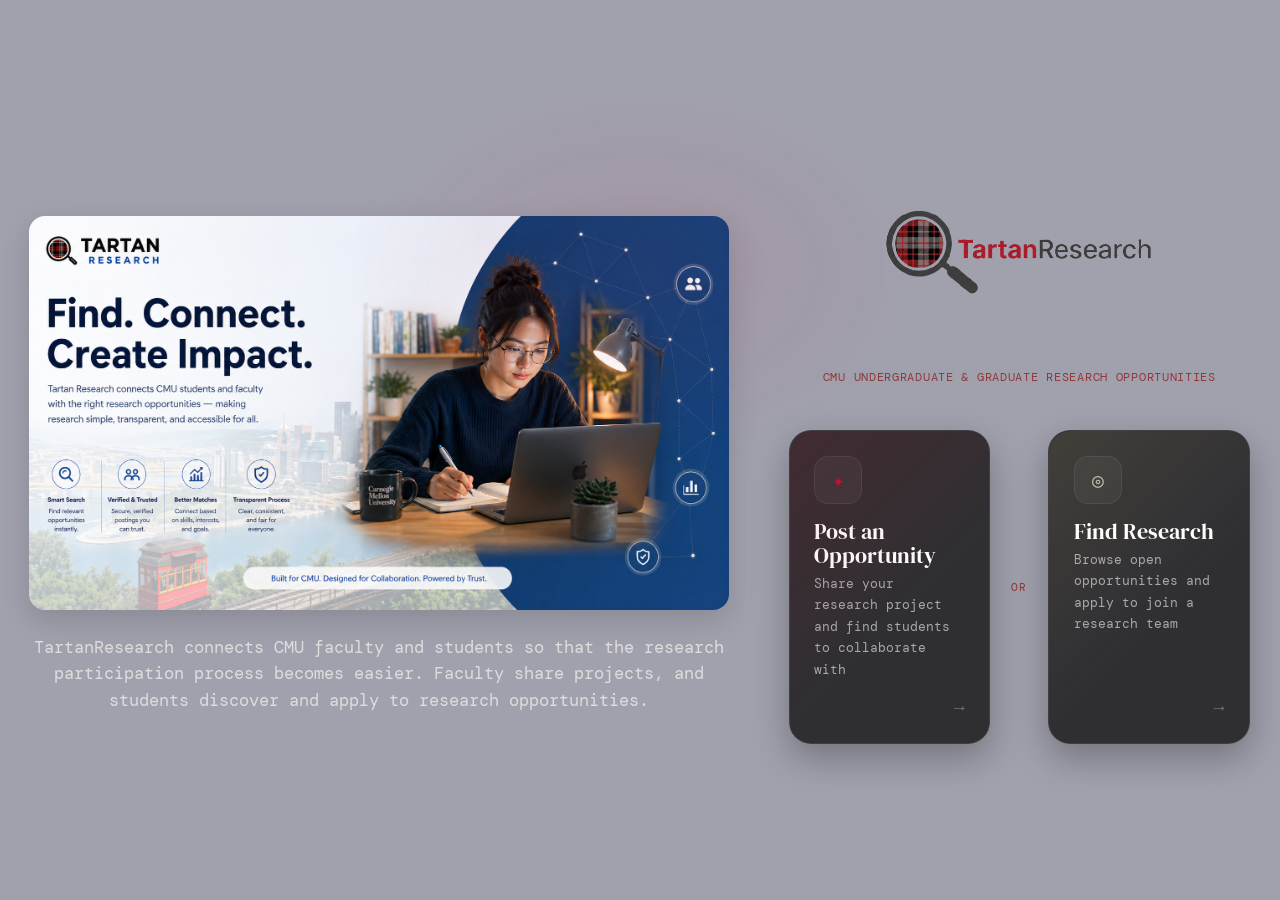
==== commit 39d4095b: "Add files via upload" ====
--- a/67250_peopleproject_team1/index.html
+++ b/67250_peopleproject_team1/index.html
@@ -12,15 +12,11 @@
     <div class="bg-grid"></div>
     <div class="bg-glow"></div>
   </div>
- 
-  <div class="landing-logo">
-    <img src="static/logo.png" alt="TartanResearch Logo" />
-  </div>
   
   <section class="landing-intro">
     <img src="static/visual.png" alt="Research collaboration" class="intro-image" />
     <p class="intro-text">
-      TartanResearch connects students and professors so that the research participation process becomes easier.
+      TartanResearch connects CMU faculty and students so that the research participation process becomes easier.
       Faculty share projects, and students discover and apply to research opportunities.
     </p>
   </section>
@@ -28,7 +24,7 @@
   <main class="landing-main">
     <header class="landing-header">
       <img src="static/logo.png" alt="TartanResearch" class="landing-logo-main" />
-      <p class="landing-sub">Carnegie Mellon University · Undergraduate & Graduate Research Opportunities</p>
+      <p class="landing-sub">CMU Undergraduate & Graduate Research Opportunities</p>
     </header>
 
     <div class="landing-cards">
--- a/67250_peopleproject_team1/style.css
+++ b/67250_peopleproject_team1/style.css
@@ -1,17 +1,17 @@
 /* ─── Variables ─────────────────────────────────────────── */
 :root {
-  --bg: #0e0e0f;
-  --surface: #161618;
+  --bg: #a1a1ae;
+  --surface: #3c3c43;
   --surface2: #1e1e21;
   --border: #2a2a2e;
   --border-light: #353539;
   --text: #f0ede8;
-  --text-muted: #8a8790;
-  --text-dim: #55535d;
+  --text-muted: #ffffff;
+  --text-dim: #903838;
   --accent: #c8102e;        /* CMU red */
-  --accent-soft: #e8394d;
+  --accent-soft: rgb(90, 65, 0);
   --accent-glow: rgba(200, 16, 46, 0.15);
-  --gold: #e8c87a;
+  --gold: #c2c0bc;
   --gold-dim: rgba(232, 200, 122, 0.12);
   --success: #4caf7d;
   --font-display: 'DM Serif Display', Georgia, serif;
@@ -138,7 +138,7 @@
 
 .landing-sub {
   margin-top: 1rem;
-  font-size: 0.8rem;
+  font-size: 0.79rem;
   color: var(--text-dim);
   letter-spacing: 0.06em;
   text-transform: uppercase;
@@ -193,15 +193,6 @@
   color: var(--gold);
 }
 
-.landing-sub {
-  margin-top: 1rem;
-  font-size: 0.78rem;
-  color: #908c96;
-  letter-spacing: 0.12em;
-  text-transform: uppercase;
-  line-height: 1.7;
-}
-
 .landing-cards {
   display: grid;
   grid-template-columns: 1fr auto 1fr;
@@ -377,7 +368,7 @@
   font-size: 0.7rem;
   font-weight: 500;
   letter-spacing: 0.12em;
-  color: var(--accent);
+  color: var(--gold);
   font-family: var(--font-mono);
   margin-bottom: 0.6rem;
 }
@@ -530,7 +521,7 @@
 }
 
 .checkbox-item:has(input:checked) {
-  border-color: var(--accent);
+  border-color: var(--gold);
   background: var(--accent-glow);
   color: var(--text);
 }
@@ -547,7 +538,7 @@
 
 /* Buttons */
 .btn-primary {
-  background: var(--accent);
+  background: var(--gold);
   color: #fff;
   border: none;
   border-radius: var(--radius);
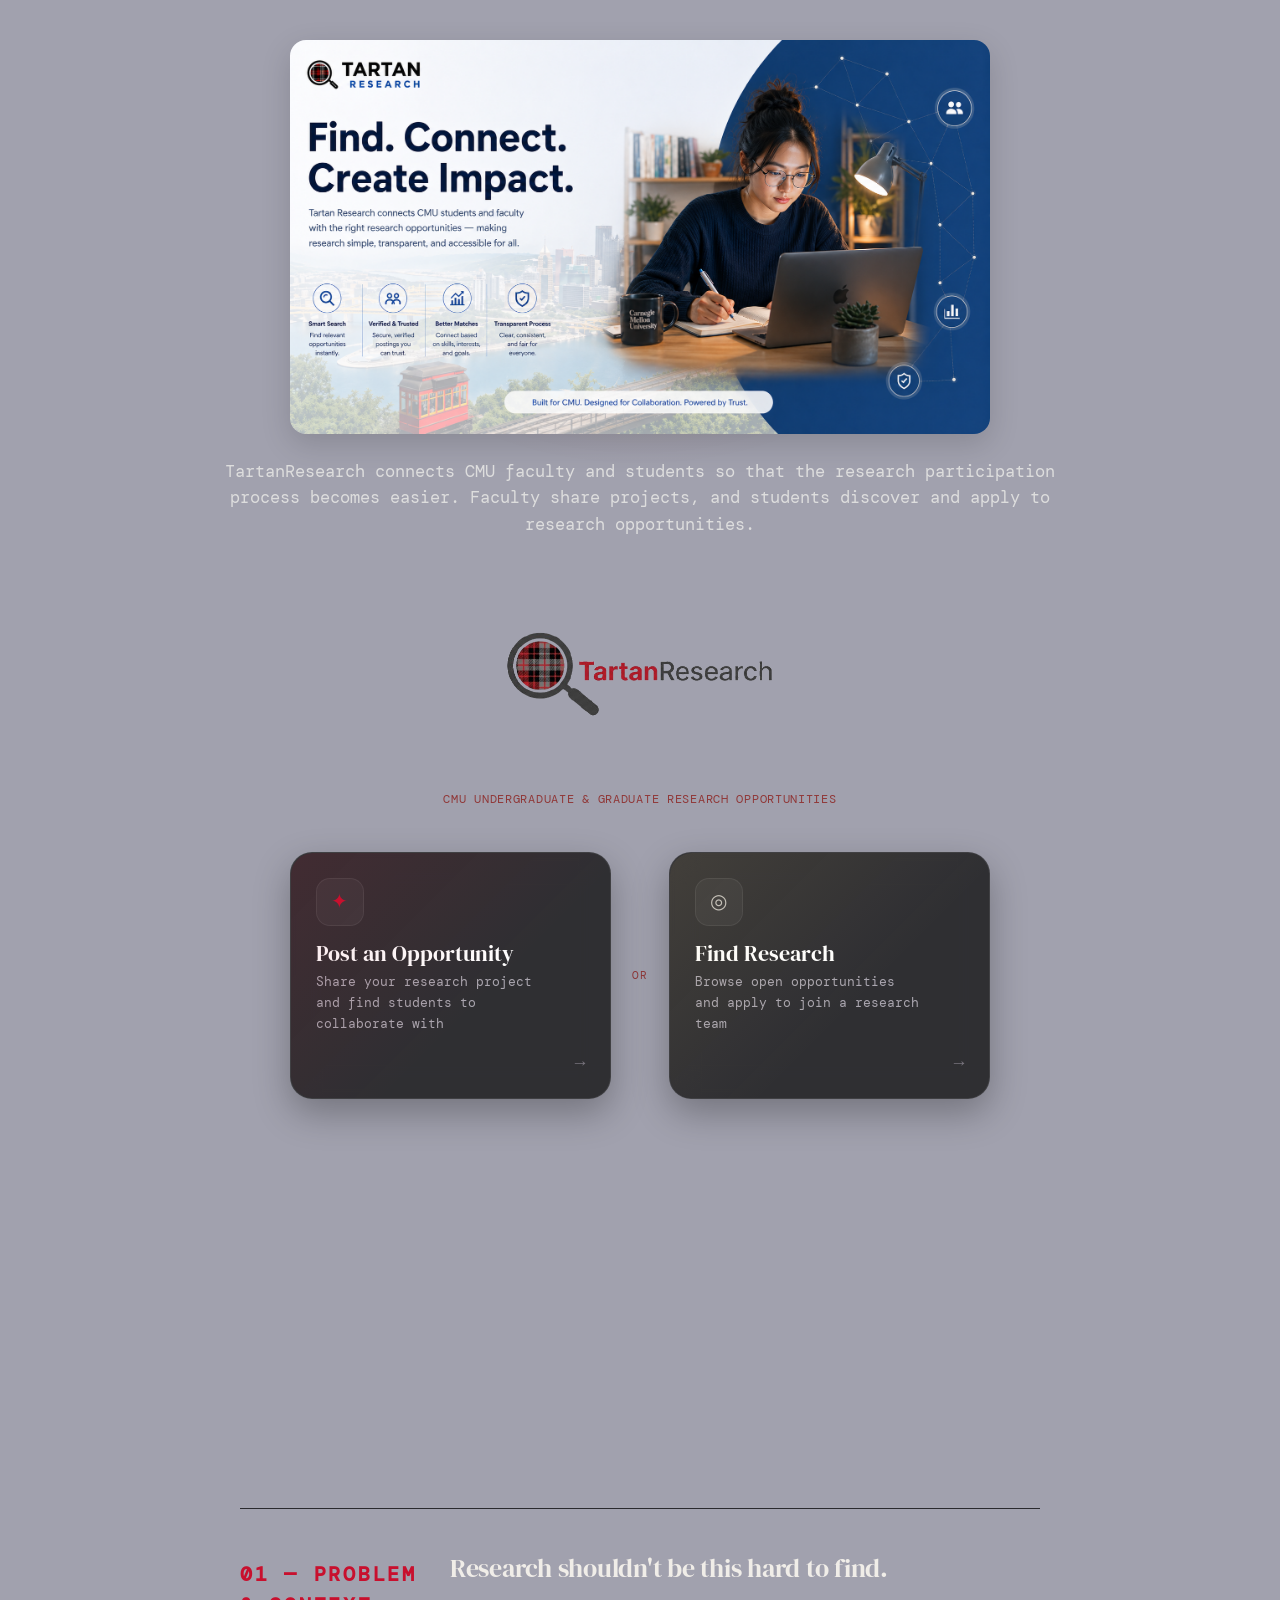
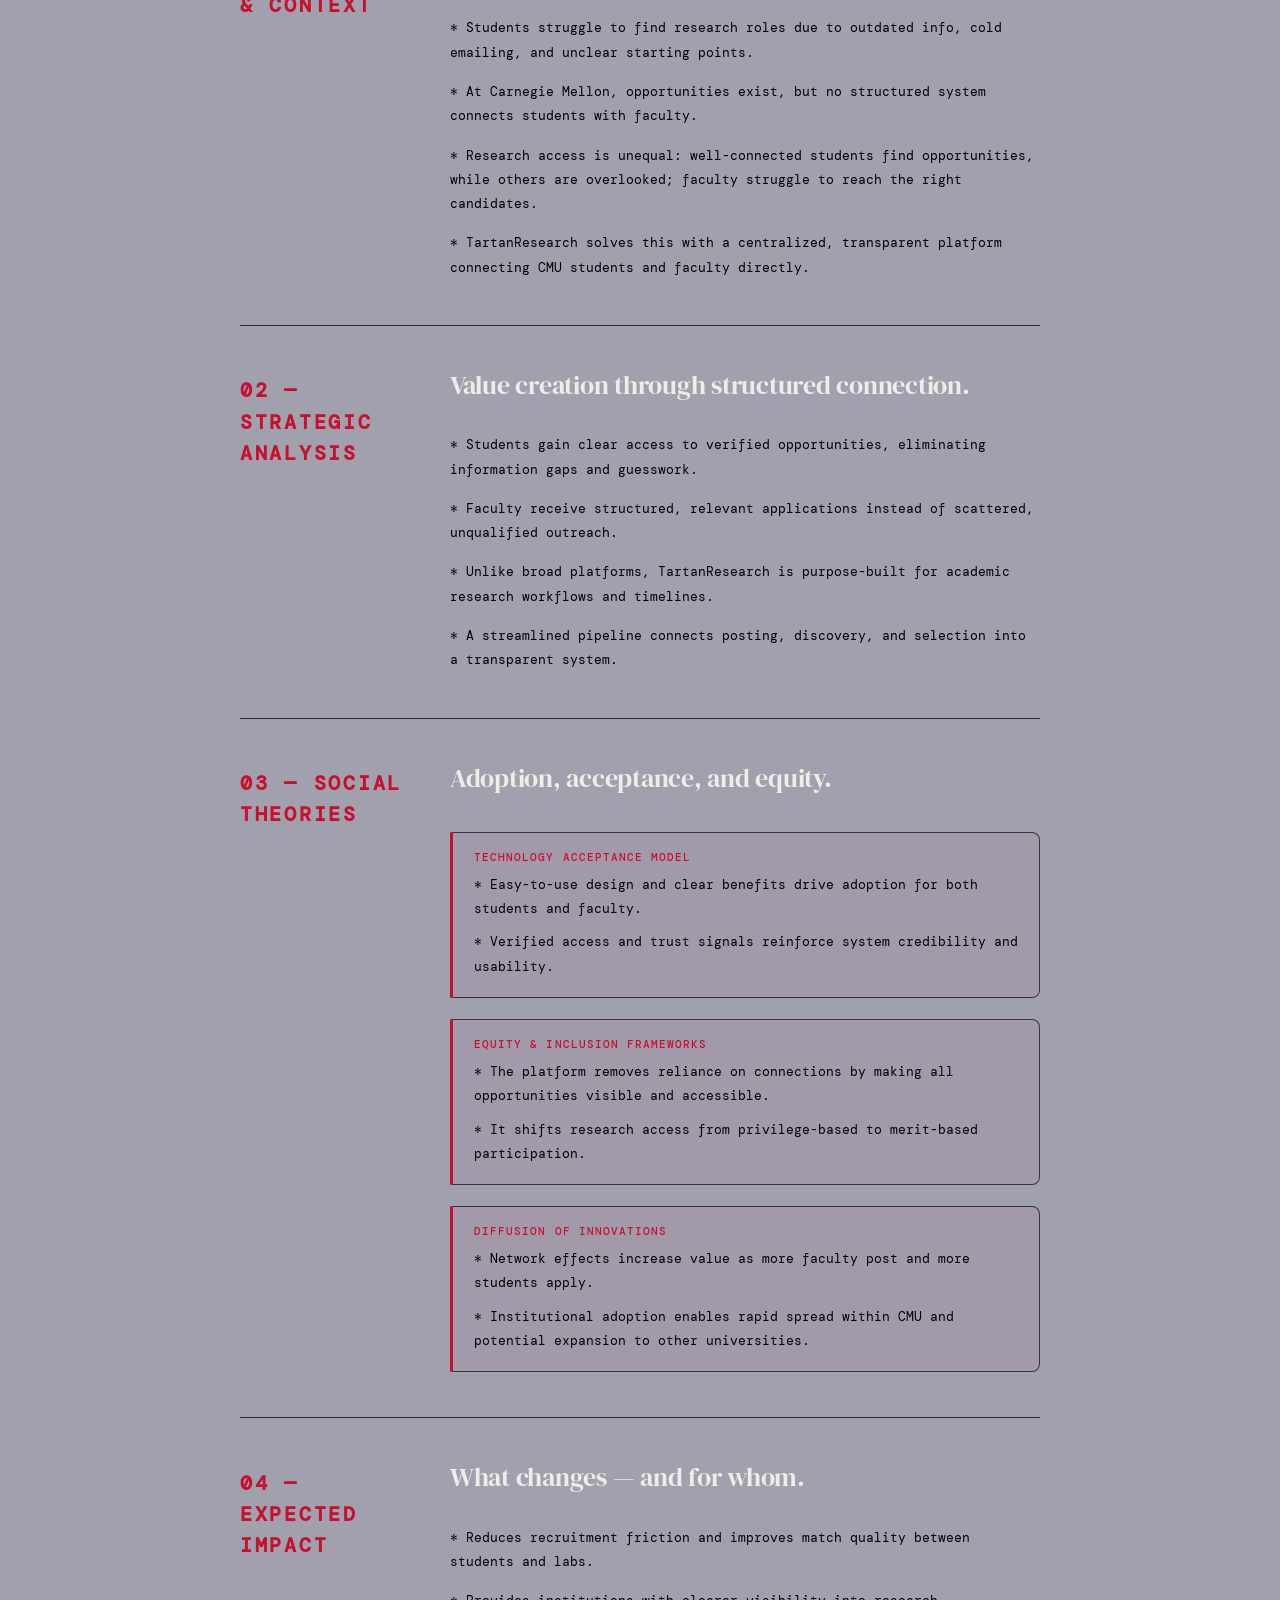
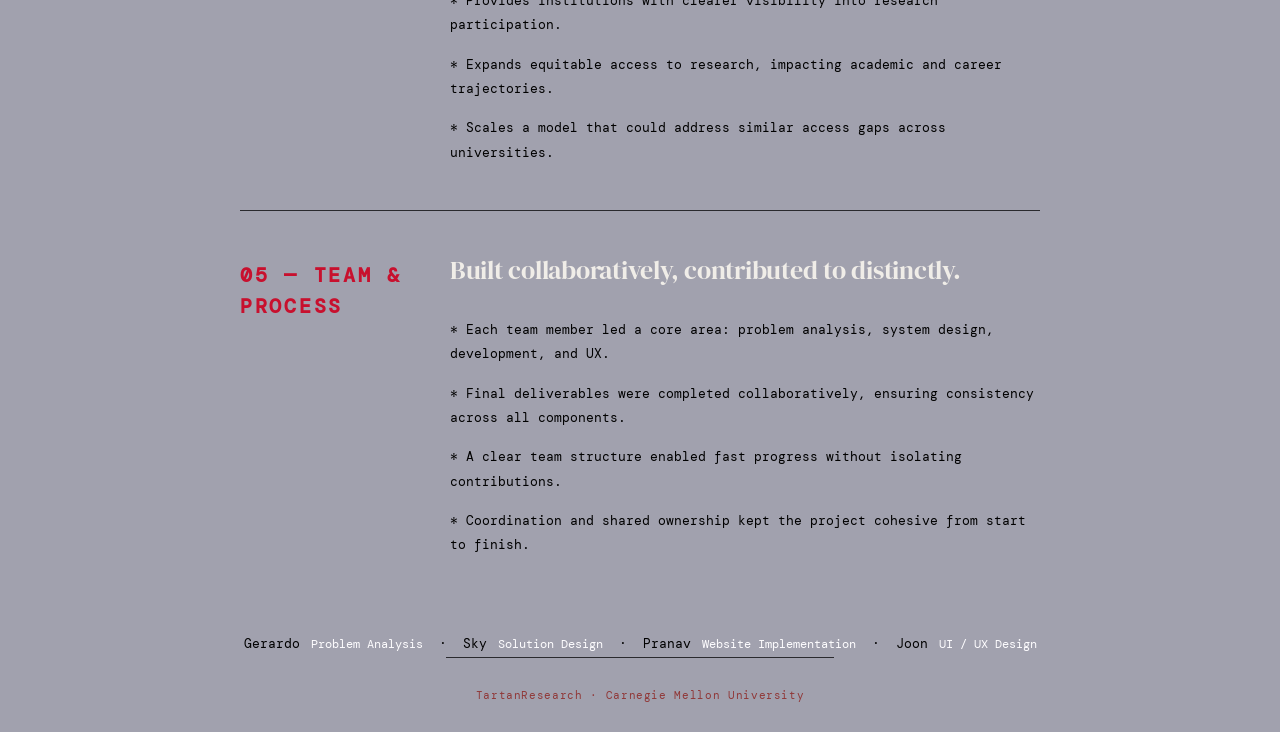
==== commit f47c2b52: "Add files via upload" ====
--- a/67250_peopleproject_team1/index.html
+++ b/67250_peopleproject_team1/index.html
@@ -7,6 +7,7 @@
   <link rel="stylesheet" href="style.css" />
   <link href="https://fonts.googleapis.com/css2?family=DM+Serif+Display:ital@0;1&family=DM+Mono:wght@300;400;500&display=swap" rel="stylesheet" />
 </head>
+
 <body class="landing-page">
   <div class="landing-bg">
     <div class="bg-grid"></div>
@@ -56,5 +57,143 @@
       window.location.href = view === 'post' ? 'post.html' : 'find.html';
     }
   </script>
+<!-- ─── Academic Sections ─────────────────────────────── -->
+<section class="academic-sections">
+
+  <!-- Problem -->
+  <div class="ac-section" id="ac-problem">
+    <div class="ac-label">01 — Problem & Context</div>
+    <div class="ac-body">
+      <h2 class="ac-heading">Research shouldn't be this hard to find.</h2>
+      <p class="ac-text">
+        * Students struggle to find research roles due to outdated info, cold emailing, and unclear starting points.
+      </p>
+      <p class="ac-text">
+        * At Carnegie Mellon, opportunities exist, but no structured system connects students with faculty.
+      </p>
+      <p class="ac-text">
+        * Research access is unequal: well-connected students find opportunities, while others are overlooked; faculty struggle to reach the right candidates.
+      </p>
+      <p class="ac-text">
+        * TartanResearch solves this with a centralized, transparent platform connecting CMU students and faculty directly.
+      </p>
+    </div>
+  </div>
+
+  <!-- Strategic Analysis -->
+  <div class="ac-section" id="ac-strategy">
+    <div class="ac-label">02 — Strategic Analysis</div>
+    <div class="ac-body">
+      <h2 class="ac-heading">Value creation through structured connection.</h2>
+      <p class="ac-text">
+        * Students gain clear access to verified opportunities, eliminating information gaps and guesswork.
+      </p>
+      <p class="ac-text">
+        * Faculty receive structured, relevant applications instead of scattered, unqualified outreach.
+      </p>
+      <p class="ac-text">
+        * Unlike broad platforms, TartanResearch is purpose-built for academic research workflows and timelines.
+      </p>
+      <p class="ac-text">
+        * A streamlined pipeline connects posting, discovery, and selection into a transparent system.
+      </p>
+    </div>
+  </div>
+
+  <!-- Social Theories -->
+  <div class="ac-section" id="ac-theory">
+    <div class="ac-label">03 — Social Theories</div>
+    <div class="ac-body">
+      <h2 class="ac-heading">Adoption, acceptance, and equity.</h2>
+
+      <div class="theory-block">
+        <div class="theory-tag">Technology Acceptance Model</div>
+        <p class="ac-text">
+          * Easy-to-use design and clear benefits drive adoption for both students and faculty.
+        </p>
+        <p class="ac-text">
+          * Verified access and trust signals reinforce system credibility and usability.
+        </p>
+      </div>
+
+      <div class="theory-block">
+        <div class="theory-tag">Equity & Inclusion Frameworks</div>
+        <p class="ac-text">
+          * The platform removes reliance on connections by making all opportunities visible and accessible.
+        </p>
+        <p class="ac-text">
+          * It shifts research access from privilege-based to merit-based participation.
+        </p>
+      </div>
+
+      <div class="theory-block">
+        <div class="theory-tag">Diffusion of Innovations</div>
+        <p class="ac-text">
+          * Network effects increase value as more faculty post and more students apply.
+        </p>
+        <p class="ac-text">
+          * Institutional adoption enables rapid spread within CMU and potential expansion to other universities.
+        </p>
+      </div>
+
+    </div>
+  </div>
+
+  <!-- Expected Impact -->
+  <div class="ac-section" id="ac-impact">
+    <div class="ac-label">04 — Expected Impact</div>
+    <div class="ac-body">
+      <h2 class="ac-heading">What changes — and for whom.</h2>
+      <p class="ac-text">
+        * Reduces recruitment friction and improves match quality between students and labs.
+      </p>
+      <p class="ac-text">
+        * Provides institutions with clearer visibility into research participation.
+      </p>
+      <p class="ac-text">
+        * Expands equitable access to research, impacting academic and career trajectories.
+      </p>
+      <p class="ac-text">
+        * Scales a model that could address similar access gaps across universities.
+      </p>
+    </div>
+  </div>
+
+  <!-- Team -->
+  <div class="ac-section" id="ac-team">
+    <div class="ac-label">05 — Team & Process</div>
+    <div class="ac-body">
+      <h2 class="ac-heading">Built collaboratively, contributed to distinctly.</h2>
+      <p class="ac-text">
+        * Each team member led a core area: problem analysis, system design, development, and UX.
+      </p>
+      <p class="ac-text">
+        * Final deliverables were completed collaboratively, ensuring consistency across all components.
+      </p>
+      <p class="ac-text">
+        * A clear team structure enabled fast progress without isolating contributions.
+      </p>
+      <p class="ac-text">
+        * Coordination and shared ownership kept the project cohesive from start to finish.
+      </p>
+    </div>
+  </div>
+
+</section>
+<p class="ac-text team-list">
+  Gerardo <span class="team-role-inline">Problem Analysis</span> &nbsp;·&nbsp;
+  Sky <span class="team-role-inline">Solution Design</span> &nbsp;·&nbsp;
+  Pranav <span class="team-role-inline">Website Implementation</span> &nbsp;·&nbsp;
+  Joon <span class="team-role-inline">UI / UX Design</span>
+</p>
+
+    </div>
+  </div>
+
+</section>
+<!-- ─── Footer ────────────────────────────────────────── -->
+<footer class="site-footer">
+  <span>TartanResearch · Carnegie Mellon University</span>
+</footer>
 </body>
 </html>
--- a/67250_peopleproject_team1/style.css
+++ b/67250_peopleproject_team1/style.css
@@ -79,13 +79,23 @@
   background: var(--surface);
 }
 
+.team-list {
+  color: var(--text);
+}
+
+.team-role-inline {
+  color: #fefdff;
+  font-size: 0.78rem;
+  margin-left: 0.2rem;
+}
+
 /* ─── Landing page ───────────────────────────────────────── */
 .landing-page {
   display: flex;
-  align-items: center;
-  justify-content: center;
+  flex-direction: column;
+  align-items: center;
   min-height: 100vh;
-  overflow: hidden;
+  overflow-y: auto;
 }
 
 h2 {
@@ -1145,6 +1155,185 @@
   width: 140px;
 }
 
+/* ─── Academic Sections ──────────────────────────────── */
+.academic-sections {
+  max-width: 860px;
+  margin: 0 auto;
+  padding: 4rem 2rem 2rem;
+  display: flex;
+  flex-direction: column;
+  gap: 0;
+}
+
+.ac-section {
+  display: grid;
+  grid-template-columns: 180px 1fr;
+  gap: 2rem;
+  padding: 3rem 0;
+  border-top: 1px solid var(--border);
+}
+
+.ac-label {
+  font-family: var(--font-mono);
+  font-size: 1.3rem;
+  font-weight: 800;
+  letter-spacing: 0.14em;
+  text-transform: uppercase;
+  color: var(--accent);
+  padding-top: 0.3rem;
+  line-height: 1.6;
+}
+
+.ac-heading {
+  font-family: var(--font-display);
+  font-size: 1.7rem;
+  font-weight: 400;
+  color: var(--text);
+  margin-bottom: 1.2rem;
+  line-height: 1.15;
+  letter-spacing: -0.01em;
+}
+
+.ac-body {
+  display: flex;
+  flex-direction: column;
+  gap: 1rem;
+}
+
+.ac-text {
+  font-family: var(--font-mono);
+  font-size: 0.875rem;
+  color: #000000;
+  line-height: 1.85;
+}
+
+/* Theory blocks */
+.theory-block {
+  display: flex;
+  flex-direction: column;
+  gap: 0.6rem;
+  padding: 1.2rem 1.4rem;
+  border: 1px solid var(--border-light);
+  border-left: 3px solid var(--accent);
+  border-radius: 0 var(--radius) var(--radius) 0;
+  background: rgba(200, 16, 46, 0.04);
+  margin-top: 0.4rem;
+}
+
+.theory-tag {
+  font-family: var(--font-mono);
+  font-size: 0.7rem;
+  font-weight: 500;
+  letter-spacing: 0.1em;
+  text-transform: uppercase;
+  color: var(--accent);
+}
+
+.theory-block .ac-text {
+  margin: 0;
+}
+
+/* Team grid */
+.team-grid {
+  display: grid;
+  grid-template-columns: repeat(4, 1fr);
+  gap: 0.8rem;
+  margin-top: 1.2rem;
+}
+
+.team-card {
+  display: flex;
+  align-items: center;
+  gap: 0.75rem;
+  padding: 0.9rem 1rem;
+  background: var(--surface);
+  border: 1px solid var(--border);
+  border-radius: var(--radius);
+}
+
+.team-initial {
+  width: 36px;
+  height: 36px;
+  border-radius: 50%;
+  background: var(--accent-glow);
+  border: 1px solid rgba(200, 16, 46, 0.3);
+  color: var(--accent);
+  font-family: var(--font-display);
+  font-size: 1rem;
+  display: flex;
+  align-items: center;
+  justify-content: center;
+  flex-shrink: 0;
+}
+
+.team-name {
+  font-family: var(--font-mono);
+  font-size: 0.82rem;
+  font-weight: 500;
+  color: var(--text);
+}
+
+.team-role {
+  font-family: var(--font-mono);
+  font-size: 0.72rem;
+  color: var(--text-muted);
+  margin-top: 0.15rem;
+}
+
+/* Footer */
+.site-footer {
+  text-align: center;
+  padding: 2rem;
+  font-family: var(--font-mono);
+  font-size: 0.72rem;
+  color: var(--text-dim);
+  border-top: 1px solid var(--border);
+  letter-spacing: 0.06em;
+}
+
+/* Responsive */
+@media (max-width: 768px) {
+  .ac-section {
+    grid-template-columns: 1fr;
+    gap: 0.8rem;
+    padding: 2rem 0;
+  }
+
+  .ac-label {
+    padding-top: 0;
+  }
+
+  .team-grid {
+    grid-template-columns: 1fr 1fr;
+  }
+}
+
+/* ─── Scrolling fix ──────────────────────────────────── */
+body.landing-page {
+  overflow-y: auto;
+  min-height: 100vh;
+  height: auto;
+}
+
+.landing-bg {
+  position: fixed;
+  inset: 0;
+  z-index: 0;
+  pointer-events: none;
+}
+
+.landing-intro,
+.landing-main,
+.academic-sections,
+.site-footer {
+  position: relative;
+  z-index: 1;
+}
+
+.landing-main {
+  min-height: 100vh;
+}
+
 @media (max-width: 1200px) {
 
   .topnav { padding: 0 1rem; }
